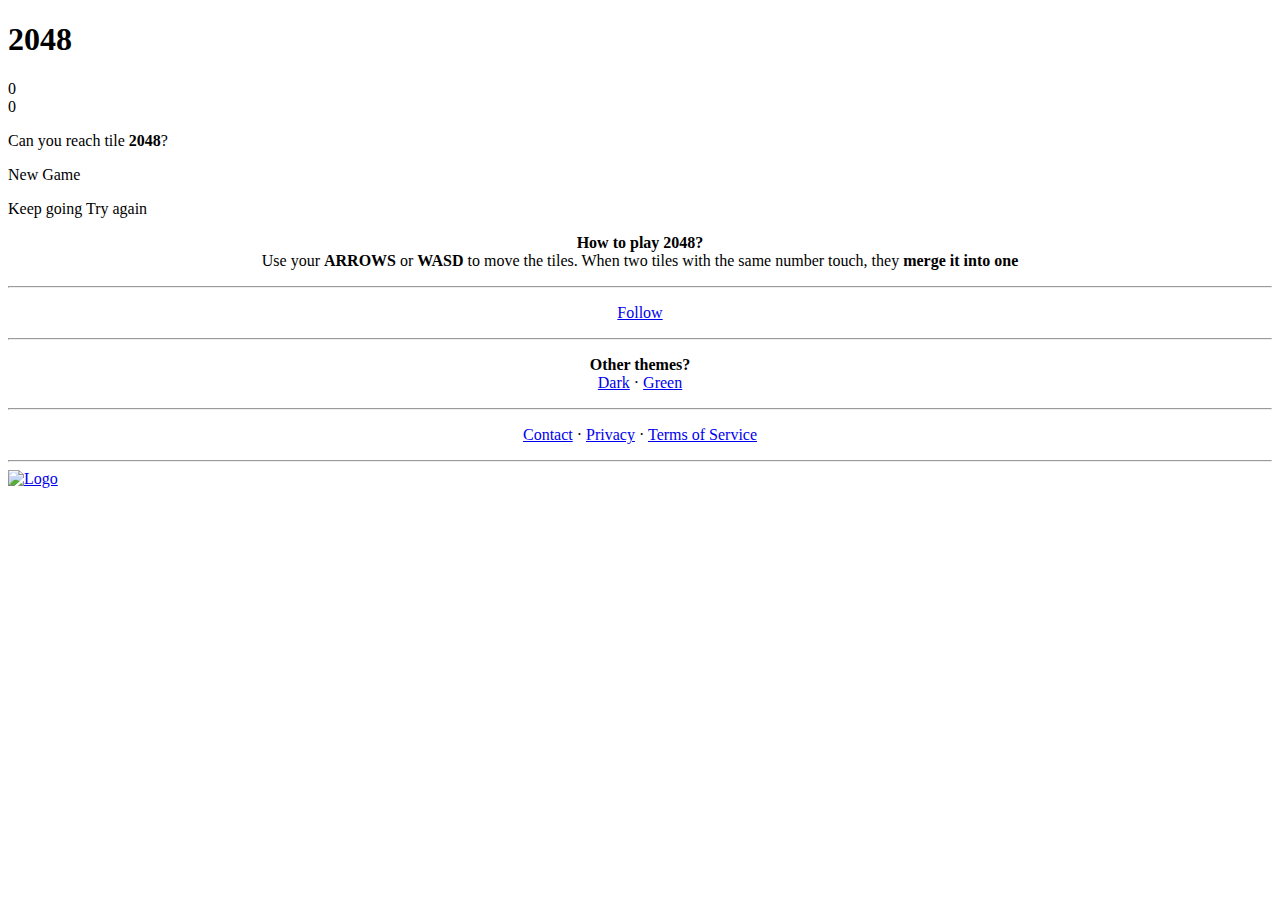
==== index.html @ 39cc433e "🌐 v2.0.0 - Renewed and new features" ====
<!DOCTYPE html>
<html lang="en">
<head>
  <META NAME="keywords" CONTENT="HTML, CSS, JavaScript, UFT-8">
  <META NAME="copyright" CONTENT="© 2021 by Philip">
  <META NAME="author" CONTENT="by Philip">
  <META charset="utf-8">
      
  <title>2048</title>
  <meta property="og:site_name" content="2048"> 
  <meta property="og:title" content="2048">
  <meta property="og:description" content="2048 is an tactical and fun puzzle game. It is played on a 4x4 grid you can slide slide the tiles with the same value that bump into one-another and merge. Even if you don't like numbers you will like this game.">
  <meta property="og:url" content="https://play2048.ml">
  <meta property="og:image" content="https://upload.wikimedia.org/wikipedia/commons/8/8a/2048_logo.png">
  <meta name="theme-color" content="#faf8ef">
  <meta name="robots" content="index">

  <link href="style/main.css" rel="stylesheet" type="text/css">
  <link rel="shortcut icon" href="favicon.ico">
  <link rel="apple-touch-icon" href="meta/apple-touch-icon.png">
  <link rel="apple-touch-startup-image" href="meta/apple-touch-startup-image-640x1096.png" media="(device-width: 320px) and (device-height: 568px) and (-webkit-device-pixel-ratio: 2)"> <!-- iPhone 5+ -->
  <link rel="apple-touch-startup-image" href="meta/apple-touch-startup-image-640x920.png"  media="(device-width: 320px) and (device-height: 480px) and (-webkit-device-pixel-ratio: 2)"> <!-- iPhone, retina -->
  <meta name="apple-mobile-web-app-capable" content="yes">
  <meta name="apple-mobile-web-app-status-bar-style" content="black">

  <meta name="HandheldFriendly" content="True">
  <meta name="MobileOptimized" content="320">
  <meta name="viewport" content="width=device-width, target-densitydpi=160dpi, initial-scale=1.0, maximum-scale=1, user-scalable=no, minimal-ui">
</head>
      
<body>
  <div class="container">
    <div class="heading">
      <h1 class="title">2048</h1>
      <div class="scores-container">
        <div class="score-container">0</div>
        <div class="best-container">0</div>
      </div>
    </div>

    <div class="above-game">
      <p class="game-intro">Can you reach tile <strong>2048</strong>?</p>
      <a class="restart-button">New Game</a>
    </div>

    <div class="game-container">
      <div class="game-message">
        <p></p>
        <div class="lower">
	        <a class="keep-playing-button">Keep going</a>
          <a class="retry-button">Try again</a>
        </div>
      </div>

      <div class="grid-container">
        <div class="grid-row">
          <div class="grid-cell"></div>
          <div class="grid-cell"></div>
          <div class="grid-cell"></div>
          <div class="grid-cell"></div>
        </div>
        <div class="grid-row">
          <div class="grid-cell"></div>
          <div class="grid-cell"></div>
          <div class="grid-cell"></div>
          <div class="grid-cell"></div>
        </div>
        <div class="grid-row">
          <div class="grid-cell"></div>
          <div class="grid-cell"></div>
          <div class="grid-cell"></div>
          <div class="grid-cell"></div>
        </div>
        <div class="grid-row">
          <div class="grid-cell"></div>
          <div class="grid-cell"></div>
          <div class="grid-cell"></div>
          <div class="grid-cell"></div>
        </div>
      </div>

      <div class="tile-container">

      </div>
    </div>

    <p style="text-align:center;" class="game-explanation">
        <strong class="important">How to play 2048?</strong><br>Use your <strong>ARROWS </strong> or <strong>WASD </strong> to move the tiles. When two tiles with the same number touch, they <strong>merge it into one</strong>
    </p>
    <hr>
    <p style="text-align:center;">
    <a href="https://twitter.com/_byPhilip?ref_src=twsrc%5Etfw" class="twitter-follow-button" data-size="large" data-show-screen-name="false" data-show-count="false" rel="noopener noreferrer" target="popup">Follow</a><script async src="https://platform.twitter.com/widgets.js" charset="utf-8"></script>
    </p>
    <hr>
    <p style="text-align:center;">
      <strong class="important">Other themes?</strong><br>
      <a href="/dark.html">Dark</a> · <a href="/green.html">Green</a>
    </p>
    <hr>
    <p style="text-align:center;">
    <a href="mailto:contact@byphilip.ga">Contact</a> · <a href="/privacy.html">Privacy</a> · <a href="/tos.html">Terms of Service</a>
    </p>
    <hr>
    <a href="https://bit.ly/2yZFs64" target="_blank">
    <img class="center" src="meta/logo.png" alt="Logo" style="float:center;width:100px;height:42,9px;"></a>

  <script src="js/bind_polyfill.js"></script>
  <script src="js/classlist_polyfill.js"></script>
  <script src="js/animframe_polyfill.js"></script>
  <script src="js/keyboard_input_manager.js"></script>
  <script src="js/html_actuator.js"></script>
  <script src="js/grid.js"></script>
  <script src="js/tile.js"></script>
  <script src="js/local_storage_manager.js"></script>
  <script src="js/game_manager.js"></script>
  <script src="js/application.js"></script>
</body>
</html>
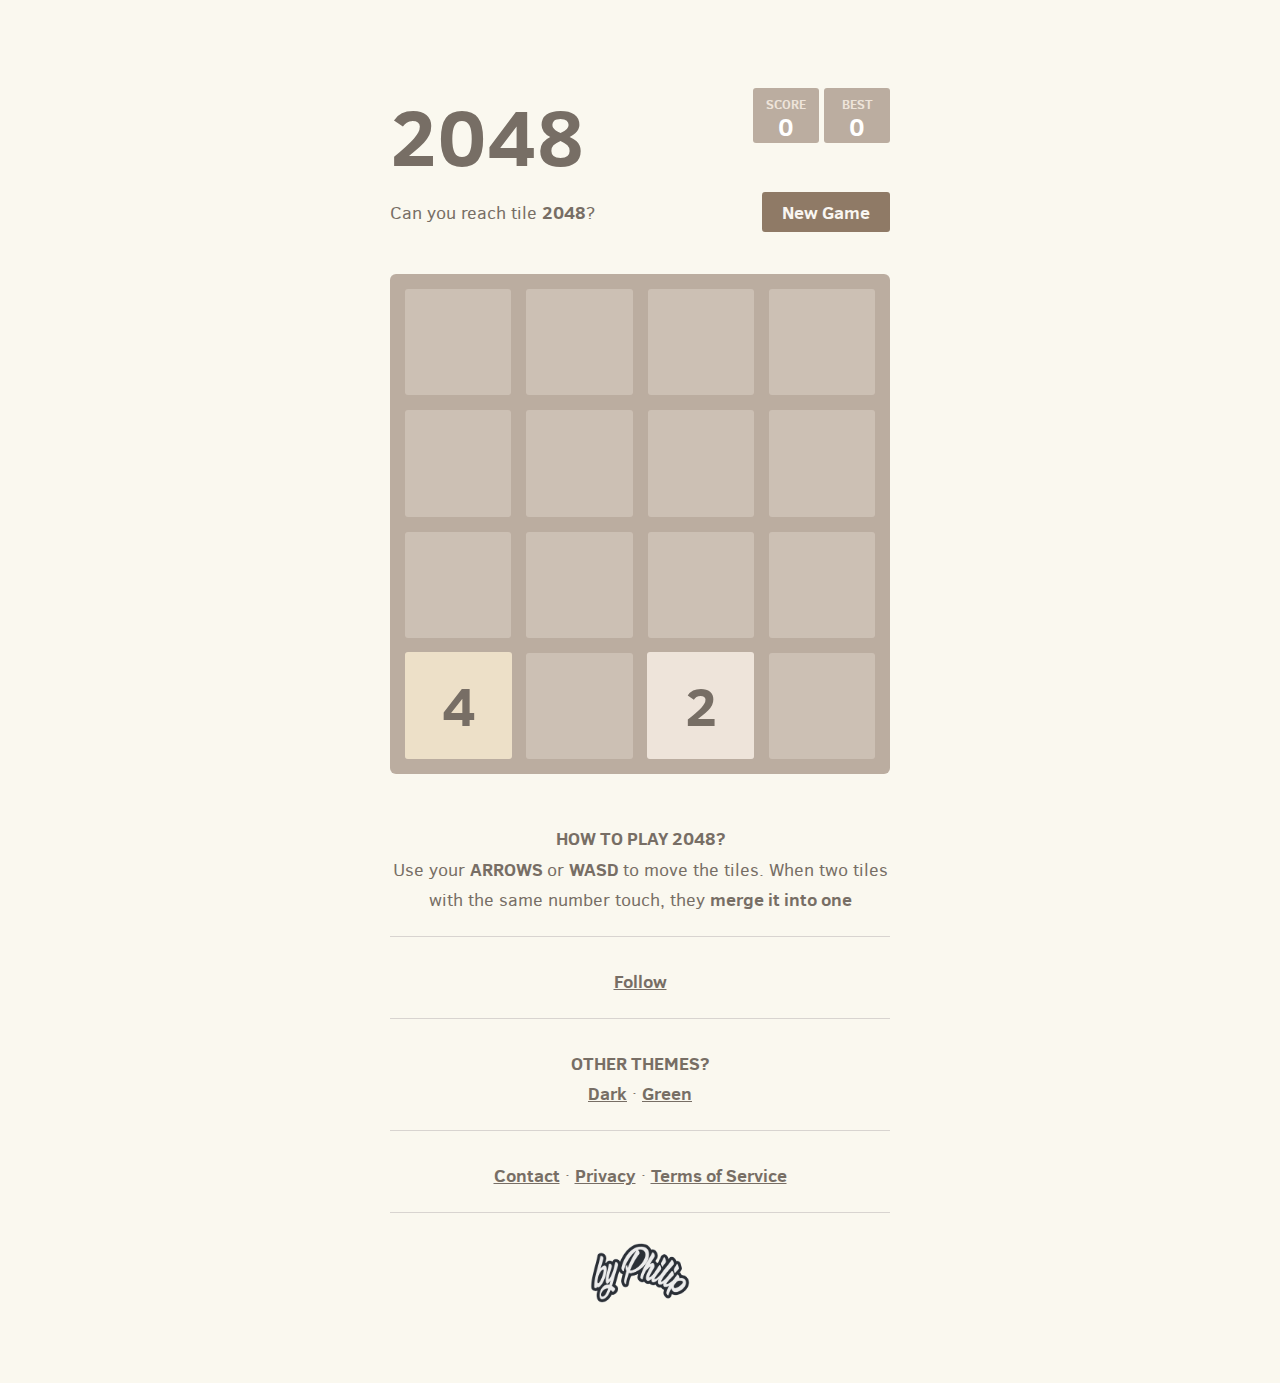
==== commit e9d2c022: "🌐 v2.0.1 - Renewed and new features" ====
--- a/index.html
+++ b/index.html
@@ -98,7 +98,7 @@
     </p>
     <hr>
     <p style="text-align:center;">
-    <a href="mailto:contact@byphilip.ga">Contact</a> · <a href="/privacy.html">Privacy</a> · <a href="/tos.html">Terms of Service</a>
+    <a href="mailto:contact@byphilip.ga">Contact</a> · <a href="/privacy">Privacy</a> · <a href="/tos.html">Terms of Service</a>
     </p>
     <hr>
     <a href="https://bit.ly/2yZFs64" target="_blank">
@@ -115,4 +115,4 @@
   <script src="js/game_manager.js"></script>
   <script src="js/application.js"></script>
 </body>
-</html>+</html>
--- a/style/main.css
+++ b/style/main.css
@@ -0,0 +1,765 @@
+@import url(fonts/clear-sans.css);
+html, body {
+  margin: 0;
+  padding: 0;
+  background: #faf8ef;
+  color: #776e65;
+  font-family: "Clear Sans", "Helvetica Neue", "Arial", sans-serif;
+  font-size: 18px; }
+
+body {
+  margin: 80px 0; }
+
+.heading:after {
+  content: "";
+  display: block;
+  clear: both; }
+
+.center {
+  display: block;
+  margin-left: auto;
+  margin-right: auto;
+  width: 50%;
+}
+
+h1.title {
+  font-size: 80px;
+  font-weight: bold;
+  margin: 0;
+  display: block;
+  float: left; }
+
+@-webkit-keyframes move-up {
+  0% {
+    top: 25px;
+    opacity: 1; }
+
+  100% {
+    top: -50px;
+    opacity: 0; } }
+@-moz-keyframes move-up {
+  0% {
+    top: 25px;
+    opacity: 1; }
+
+  100% {
+    top: -50px;
+    opacity: 0; } }
+@keyframes move-up {
+  0% {
+    top: 25px;
+    opacity: 1; }
+
+  100% {
+    top: -50px;
+    opacity: 0; } }
+.scores-container {
+  float: right;
+  text-align: right; }
+
+.score-container, .best-container {
+  position: relative;
+  display: inline-block;
+  background: #bbada0;
+  padding: 15px 25px;
+  font-size: 25px;
+  height: 25px;
+  line-height: 47px;
+  font-weight: bold;
+  border-radius: 3px;
+  color: white;
+  margin-top: 8px;
+  text-align: center; }
+  .score-container:after, .best-container:after {
+    position: absolute;
+    width: 100%;
+    top: 10px;
+    left: 0;
+    text-transform: uppercase;
+    font-size: 13px;
+    line-height: 13px;
+    text-align: center;
+    color: #eee4da; }
+  .score-container .score-addition, .best-container .score-addition {
+    position: absolute;
+    right: 30px;
+    color: red;
+    font-size: 25px;
+    line-height: 25px;
+    font-weight: bold;
+    color: rgba(119, 110, 101, 0.9);
+    z-index: 100;
+    -webkit-animation: move-up 600ms ease-in;
+    -moz-animation: move-up 600ms ease-in;
+    animation: move-up 600ms ease-in;
+    -webkit-animation-fill-mode: both;
+    -moz-animation-fill-mode: both;
+    animation-fill-mode: both; }
+
+.score-container:after {
+  content: "Score"; }
+
+.best-container:after {
+  content: "Best"; }
+
+p {
+  margin-top: 0;
+  margin-bottom: 10px;
+  line-height: 1.65; }
+
+a {
+  color: #776e65;
+  font-weight: bold;
+  text-decoration: underline;
+  cursor: pointer; }
+
+strong.important {
+  text-transform: uppercase; }
+
+hr {
+  border: none;
+  border-bottom: 1px solid #d8d4d0;
+  margin-top: 20px;
+  margin-bottom: 30px; }
+
+.container {
+  width: 500px;
+  margin: 0 auto; }
+
+@-webkit-keyframes fade-in {
+  0% {
+    opacity: 0; }
+
+  100% {
+    opacity: 1; } }
+@-moz-keyframes fade-in {
+  0% {
+    opacity: 0; }
+
+  100% {
+    opacity: 1; } }
+@keyframes fade-in {
+  0% {
+    opacity: 0; }
+
+  100% {
+    opacity: 1; } }
+.game-container {
+  margin-top: 40px;
+  position: relative;
+  padding: 15px;
+  cursor: default;
+  -webkit-touch-callout: none;
+  -ms-touch-callout: none;
+  -webkit-user-select: none;
+  -moz-user-select: none;
+  -ms-user-select: none;
+  -ms-touch-action: none;
+  touch-action: none;
+  background: #bbada0;
+  border-radius: 6px;
+  width: 500px;
+  height: 500px;
+  -webkit-box-sizing: border-box;
+  -moz-box-sizing: border-box;
+  box-sizing: border-box; }
+  .game-container .game-message {
+    display: none;
+    position: absolute;
+    top: 0;
+    right: 0;
+    bottom: 0;
+    left: 0;
+    background: rgba(238, 228, 218, 0.5);
+    z-index: 100;
+    text-align: center;
+    -webkit-animation: fade-in 800ms ease 1200ms;
+    -moz-animation: fade-in 800ms ease 1200ms;
+    animation: fade-in 800ms ease 1200ms;
+    -webkit-animation-fill-mode: both;
+    -moz-animation-fill-mode: both;
+    animation-fill-mode: both; }
+    .game-container .game-message p {
+      font-size: 60px;
+      font-weight: bold;
+      height: 60px;
+      line-height: 60px;
+      margin-top: 222px; }
+    .game-container .game-message .lower {
+      display: block;
+      margin-top: 59px; }
+    .game-container .game-message a {
+      display: inline-block;
+      background: #8f7a66;
+      border-radius: 3px;
+      padding: 0 20px;
+      text-decoration: none;
+      color: #f9f6f2;
+      height: 40px;
+      line-height: 42px;
+      margin-left: 9px; }
+      .game-container .game-message a.keep-playing-button {
+        display: none; }
+    .game-container .game-message.game-won {
+      background: rgba(237, 194, 46, 0.5);
+      color: #f9f6f2; }
+      .game-container .game-message.game-won a.keep-playing-button {
+        display: inline-block; }
+    .game-container .game-message.game-won, .game-container .game-message.game-over {
+      display: block; }
+
+.grid-container {
+  position: absolute;
+  z-index: 1; }
+
+.grid-row {
+  margin-bottom: 15px; }
+  .grid-row:last-child {
+    margin-bottom: 0; }
+  .grid-row:after {
+    content: "";
+    display: block;
+    clear: both; }
+
+.grid-cell {
+  width: 106.25px;
+  height: 106.25px;
+  margin-right: 15px;
+  float: left;
+  border-radius: 3px;
+  background: rgba(238, 228, 218, 0.35); }
+  .grid-cell:last-child {
+    margin-right: 0; }
+
+.tile-container {
+  position: absolute;
+  z-index: 2; }
+
+.tile, .tile .tile-inner {
+  width: 107px;
+  height: 107px;
+  line-height: 107px; }
+.tile.tile-position-1-1 {
+  -webkit-transform: translate(0px, 0px);
+  -moz-transform: translate(0px, 0px);
+  -ms-transform: translate(0px, 0px);
+  transform: translate(0px, 0px); }
+.tile.tile-position-1-2 {
+  -webkit-transform: translate(0px, 121px);
+  -moz-transform: translate(0px, 121px);
+  -ms-transform: translate(0px, 121px);
+  transform: translate(0px, 121px); }
+.tile.tile-position-1-3 {
+  -webkit-transform: translate(0px, 242px);
+  -moz-transform: translate(0px, 242px);
+  -ms-transform: translate(0px, 242px);
+  transform: translate(0px, 242px); }
+.tile.tile-position-1-4 {
+  -webkit-transform: translate(0px, 363px);
+  -moz-transform: translate(0px, 363px);
+  -ms-transform: translate(0px, 363px);
+  transform: translate(0px, 363px); }
+.tile.tile-position-2-1 {
+  -webkit-transform: translate(121px, 0px);
+  -moz-transform: translate(121px, 0px);
+  -ms-transform: translate(121px, 0px);
+  transform: translate(121px, 0px); }
+.tile.tile-position-2-2 {
+  -webkit-transform: translate(121px, 121px);
+  -moz-transform: translate(121px, 121px);
+  -ms-transform: translate(121px, 121px);
+  transform: translate(121px, 121px); }
+.tile.tile-position-2-3 {
+  -webkit-transform: translate(121px, 242px);
+  -moz-transform: translate(121px, 242px);
+  -ms-transform: translate(121px, 242px);
+  transform: translate(121px, 242px); }
+.tile.tile-position-2-4 {
+  -webkit-transform: translate(121px, 363px);
+  -moz-transform: translate(121px, 363px);
+  -ms-transform: translate(121px, 363px);
+  transform: translate(121px, 363px); }
+.tile.tile-position-3-1 {
+  -webkit-transform: translate(242px, 0px);
+  -moz-transform: translate(242px, 0px);
+  -ms-transform: translate(242px, 0px);
+  transform: translate(242px, 0px); }
+.tile.tile-position-3-2 {
+  -webkit-transform: translate(242px, 121px);
+  -moz-transform: translate(242px, 121px);
+  -ms-transform: translate(242px, 121px);
+  transform: translate(242px, 121px); }
+.tile.tile-position-3-3 {
+  -webkit-transform: translate(242px, 242px);
+  -moz-transform: translate(242px, 242px);
+  -ms-transform: translate(242px, 242px);
+  transform: translate(242px, 242px); }
+.tile.tile-position-3-4 {
+  -webkit-transform: translate(242px, 363px);
+  -moz-transform: translate(242px, 363px);
+  -ms-transform: translate(242px, 363px);
+  transform: translate(242px, 363px); }
+.tile.tile-position-4-1 {
+  -webkit-transform: translate(363px, 0px);
+  -moz-transform: translate(363px, 0px);
+  -ms-transform: translate(363px, 0px);
+  transform: translate(363px, 0px); }
+.tile.tile-position-4-2 {
+  -webkit-transform: translate(363px, 121px);
+  -moz-transform: translate(363px, 121px);
+  -ms-transform: translate(363px, 121px);
+  transform: translate(363px, 121px); }
+.tile.tile-position-4-3 {
+  -webkit-transform: translate(363px, 242px);
+  -moz-transform: translate(363px, 242px);
+  -ms-transform: translate(363px, 242px);
+  transform: translate(363px, 242px); }
+.tile.tile-position-4-4 {
+  -webkit-transform: translate(363px, 363px);
+  -moz-transform: translate(363px, 363px);
+  -ms-transform: translate(363px, 363px);
+  transform: translate(363px, 363px); }
+
+.tile {
+  position: absolute;
+  -webkit-transition: 100ms ease-in-out;
+  -moz-transition: 100ms ease-in-out;
+  transition: 100ms ease-in-out;
+  -webkit-transition-property: -webkit-transform;
+  -moz-transition-property: -moz-transform;
+  transition-property: transform; }
+  .tile .tile-inner {
+    border-radius: 3px;
+    background: #eee4da;
+    text-align: center;
+    font-weight: bold;
+    z-index: 10;
+    font-size: 55px; }
+  .tile.tile-2 .tile-inner {
+    background: #eee4da;
+    box-shadow: 0 0 30px 10px rgba(243, 215, 116, 0), inset 0 0 0 1px rgba(255, 255, 255, 0); }
+  .tile.tile-4 .tile-inner {
+    background: #ede0c8;
+    box-shadow: 0 0 30px 10px rgba(243, 215, 116, 0), inset 0 0 0 1px rgba(255, 255, 255, 0); }
+  .tile.tile-8 .tile-inner {
+    color: #f9f6f2;
+    background: #f2b179; }
+  .tile.tile-16 .tile-inner {
+    color: #f9f6f2;
+    background: #f59563; }
+  .tile.tile-32 .tile-inner {
+    color: #f9f6f2;
+    background: #f67c5f; }
+  .tile.tile-64 .tile-inner {
+    color: #f9f6f2;
+    background: #f65e3b; }
+  .tile.tile-128 .tile-inner {
+    color: #f9f6f2;
+    background: #edcf72;
+    box-shadow: 0 0 30px 10px rgba(243, 215, 116, 0.2381), inset 0 0 0 1px rgba(255, 255, 255, 0.14286);
+    font-size: 45px; }
+    @media screen and (max-width: 520px) {
+      .tile.tile-128 .tile-inner {
+        font-size: 25px; } }
+  .tile.tile-256 .tile-inner {
+    color: #f9f6f2;
+    background: #edcc61;
+    box-shadow: 0 0 30px 10px rgba(243, 215, 116, 0.31746), inset 0 0 0 1px rgba(255, 255, 255, 0.19048);
+    font-size: 45px; }
+    @media screen and (max-width: 520px) {
+      .tile.tile-256 .tile-inner {
+        font-size: 25px; } }
+  .tile.tile-512 .tile-inner {
+    color: #f9f6f2;
+    background: #edc850;
+    box-shadow: 0 0 30px 10px rgba(243, 215, 116, 0.39683), inset 0 0 0 1px rgba(255, 255, 255, 0.2381);
+    font-size: 45px; }
+    @media screen and (max-width: 520px) {
+      .tile.tile-512 .tile-inner {
+        font-size: 25px; } }
+  .tile.tile-1024 .tile-inner {
+    color: #f9f6f2;
+    background: #edc53f;
+    box-shadow: 0 0 30px 10px rgba(243, 215, 116, 0.47619), inset 0 0 0 1px rgba(255, 255, 255, 0.28571);
+    font-size: 35px; }
+    @media screen and (max-width: 520px) {
+      .tile.tile-1024 .tile-inner {
+        font-size: 15px; } }
+  .tile.tile-2048 .tile-inner {
+    color: #f9f6f2;
+    background: #edc22e;
+    box-shadow: 0 0 30px 10px rgba(243, 215, 116, 0.55556), inset 0 0 0 1px rgba(255, 255, 255, 0.33333);
+    font-size: 35px; }
+    @media screen and (max-width: 520px) {
+      .tile.tile-2048 .tile-inner {
+        font-size: 15px; } }
+  .tile.tile-super .tile-inner {
+    color: #f9f6f2;
+    background: #3c3a32;
+    font-size: 30px; }
+    @media screen and (max-width: 520px) {
+      .tile.tile-super .tile-inner {
+        font-size: 10px; } }
+
+@-webkit-keyframes appear {
+  0% {
+    opacity: 0;
+    -webkit-transform: scale(0);
+    -moz-transform: scale(0);
+    -ms-transform: scale(0);
+    transform: scale(0); }
+
+  100% {
+    opacity: 1;
+    -webkit-transform: scale(1);
+    -moz-transform: scale(1);
+    -ms-transform: scale(1);
+    transform: scale(1); } }
+@-moz-keyframes appear {
+  0% {
+    opacity: 0;
+    -webkit-transform: scale(0);
+    -moz-transform: scale(0);
+    -ms-transform: scale(0);
+    transform: scale(0); }
+
+  100% {
+    opacity: 1;
+    -webkit-transform: scale(1);
+    -moz-transform: scale(1);
+    -ms-transform: scale(1);
+    transform: scale(1); } }
+@keyframes appear {
+  0% {
+    opacity: 0;
+    -webkit-transform: scale(0);
+    -moz-transform: scale(0);
+    -ms-transform: scale(0);
+    transform: scale(0); }
+
+  100% {
+    opacity: 1;
+    -webkit-transform: scale(1);
+    -moz-transform: scale(1);
+    -ms-transform: scale(1);
+    transform: scale(1); } }
+.tile-new .tile-inner {
+  -webkit-animation: appear 200ms ease 100ms;
+  -moz-animation: appear 200ms ease 100ms;
+  animation: appear 200ms ease 100ms;
+  -webkit-animation-fill-mode: backwards;
+  -moz-animation-fill-mode: backwards;
+  animation-fill-mode: backwards; }
+
+@-webkit-keyframes pop {
+  0% {
+    -webkit-transform: scale(0);
+    -moz-transform: scale(0);
+    -ms-transform: scale(0);
+    transform: scale(0); }
+
+  50% {
+    -webkit-transform: scale(1.2);
+    -moz-transform: scale(1.2);
+    -ms-transform: scale(1.2);
+    transform: scale(1.2); }
+
+  100% {
+    -webkit-transform: scale(1);
+    -moz-transform: scale(1);
+    -ms-transform: scale(1);
+    transform: scale(1); } }
+@-moz-keyframes pop {
+  0% {
+    -webkit-transform: scale(0);
+    -moz-transform: scale(0);
+    -ms-transform: scale(0);
+    transform: scale(0); }
+
+  50% {
+    -webkit-transform: scale(1.2);
+    -moz-transform: scale(1.2);
+    -ms-transform: scale(1.2);
+    transform: scale(1.2); }
+
+  100% {
+    -webkit-transform: scale(1);
+    -moz-transform: scale(1);
+    -ms-transform: scale(1);
+    transform: scale(1); } }
+@keyframes pop {
+  0% {
+    -webkit-transform: scale(0);
+    -moz-transform: scale(0);
+    -ms-transform: scale(0);
+    transform: scale(0); }
+
+  50% {
+    -webkit-transform: scale(1.2);
+    -moz-transform: scale(1.2);
+    -ms-transform: scale(1.2);
+    transform: scale(1.2); }
+
+  100% {
+    -webkit-transform: scale(1);
+    -moz-transform: scale(1);
+    -ms-transform: scale(1);
+    transform: scale(1); } }
+.tile-merged .tile-inner {
+  z-index: 20;
+  -webkit-animation: pop 200ms ease 100ms;
+  -moz-animation: pop 200ms ease 100ms;
+  animation: pop 200ms ease 100ms;
+  -webkit-animation-fill-mode: backwards;
+  -moz-animation-fill-mode: backwards;
+  animation-fill-mode: backwards; }
+
+.above-game:after {
+  content: "";
+  display: block;
+  clear: both; }
+
+.game-intro {
+  float: left;
+  line-height: 42px;
+  margin-bottom: 0; }
+
+.restart-button {
+  display: inline-block;
+  background: #8f7a66;
+  border-radius: 3px;
+  padding: 0 20px;
+  text-decoration: none;
+  color: #f9f6f2;
+  height: 40px;
+  line-height: 42px;
+  display: block;
+  text-align: center;
+  float: right; }
+
+.game-explanation {
+  margin-top: 50px; }
+
+@media screen and (max-width: 520px) {
+  html, body {
+    font-size: 15px; }
+
+  body {
+    margin: 20px 0;
+    padding: 0 20px; }
+
+  h1.title {
+    font-size: 27px;
+    margin-top: 15px; }
+
+  .container {
+    width: 280px;
+    margin: 0 auto; }
+
+  .score-container, .best-container {
+    margin-top: 0;
+    padding: 15px 10px;
+    min-width: 40px; }
+
+  .heading {
+    margin-bottom: 10px; }
+
+  .game-intro {
+    width: 55%;
+    display: block;
+    box-sizing: border-box;
+    line-height: 1.65; }
+
+  .restart-button {
+    width: 42%;
+    padding: 0;
+    display: block;
+    box-sizing: border-box;
+    margin-top: 2px; }
+
+  .game-container {
+    margin-top: 17px;
+    position: relative;
+    padding: 10px;
+    cursor: default;
+    -webkit-touch-callout: none;
+    -ms-touch-callout: none;
+    -webkit-user-select: none;
+    -moz-user-select: none;
+    -ms-user-select: none;
+    -ms-touch-action: none;
+    touch-action: none;
+    background: #bbada0;
+    border-radius: 6px;
+    width: 280px;
+    height: 280px;
+    -webkit-box-sizing: border-box;
+    -moz-box-sizing: border-box;
+    box-sizing: border-box; }
+    .game-container .game-message {
+      display: none;
+      position: absolute;
+      top: 0;
+      right: 0;
+      bottom: 0;
+      left: 0;
+      background: rgba(238, 228, 218, 0.5);
+      z-index: 100;
+      text-align: center;
+      -webkit-animation: fade-in 800ms ease 1200ms;
+      -moz-animation: fade-in 800ms ease 1200ms;
+      animation: fade-in 800ms ease 1200ms;
+      -webkit-animation-fill-mode: both;
+      -moz-animation-fill-mode: both;
+      animation-fill-mode: both; }
+      .game-container .game-message p {
+        font-size: 60px;
+        font-weight: bold;
+        height: 60px;
+        line-height: 60px;
+        margin-top: 222px; }
+      .game-container .game-message .lower {
+        display: block;
+        margin-top: 59px; }
+      .game-container .game-message a {
+        display: inline-block;
+        background: #8f7a66;
+        border-radius: 3px;
+        padding: 0 20px;
+        text-decoration: none;
+        color: #f9f6f2;
+        height: 40px;
+        line-height: 42px;
+        margin-left: 9px; }
+        .game-container .game-message a.keep-playing-button {
+          display: none; }
+      .game-container .game-message.game-won {
+        background: rgba(237, 194, 46, 0.5);
+        color: #f9f6f2; }
+        .game-container .game-message.game-won a.keep-playing-button {
+          display: inline-block; }
+      .game-container .game-message.game-won, .game-container .game-message.game-over {
+        display: block; }
+
+  .grid-container {
+    position: absolute;
+    z-index: 1; }
+
+  .grid-row {
+    margin-bottom: 10px; }
+    .grid-row:last-child {
+      margin-bottom: 0; }
+    .grid-row:after {
+      content: "";
+      display: block;
+      clear: both; }
+
+  .grid-cell {
+    width: 57.5px;
+    height: 57.5px;
+    margin-right: 10px;
+    float: left;
+    border-radius: 3px;
+    background: rgba(238, 228, 218, 0.35); }
+    .grid-cell:last-child {
+      margin-right: 0; }
+
+  .tile-container {
+    position: absolute;
+    z-index: 2; }
+
+  .tile, .tile .tile-inner {
+    width: 58px;
+    height: 58px;
+    line-height: 58px; }
+  .tile.tile-position-1-1 {
+    -webkit-transform: translate(0px, 0px);
+    -moz-transform: translate(0px, 0px);
+    -ms-transform: translate(0px, 0px);
+    transform: translate(0px, 0px); }
+  .tile.tile-position-1-2 {
+    -webkit-transform: translate(0px, 67px);
+    -moz-transform: translate(0px, 67px);
+    -ms-transform: translate(0px, 67px);
+    transform: translate(0px, 67px); }
+  .tile.tile-position-1-3 {
+    -webkit-transform: translate(0px, 135px);
+    -moz-transform: translate(0px, 135px);
+    -ms-transform: translate(0px, 135px);
+    transform: translate(0px, 135px); }
+  .tile.tile-position-1-4 {
+    -webkit-transform: translate(0px, 202px);
+    -moz-transform: translate(0px, 202px);
+    -ms-transform: translate(0px, 202px);
+    transform: translate(0px, 202px); }
+  .tile.tile-position-2-1 {
+    -webkit-transform: translate(67px, 0px);
+    -moz-transform: translate(67px, 0px);
+    -ms-transform: translate(67px, 0px);
+    transform: translate(67px, 0px); }
+  .tile.tile-position-2-2 {
+    -webkit-transform: translate(67px, 67px);
+    -moz-transform: translate(67px, 67px);
+    -ms-transform: translate(67px, 67px);
+    transform: translate(67px, 67px); }
+  .tile.tile-position-2-3 {
+    -webkit-transform: translate(67px, 135px);
+    -moz-transform: translate(67px, 135px);
+    -ms-transform: translate(67px, 135px);
+    transform: translate(67px, 135px); }
+  .tile.tile-position-2-4 {
+    -webkit-transform: translate(67px, 202px);
+    -moz-transform: translate(67px, 202px);
+    -ms-transform: translate(67px, 202px);
+    transform: translate(67px, 202px); }
+  .tile.tile-position-3-1 {
+    -webkit-transform: translate(135px, 0px);
+    -moz-transform: translate(135px, 0px);
+    -ms-transform: translate(135px, 0px);
+    transform: translate(135px, 0px); }
+  .tile.tile-position-3-2 {
+    -webkit-transform: translate(135px, 67px);
+    -moz-transform: translate(135px, 67px);
+    -ms-transform: translate(135px, 67px);
+    transform: translate(135px, 67px); }
+  .tile.tile-position-3-3 {
+    -webkit-transform: translate(135px, 135px);
+    -moz-transform: translate(135px, 135px);
+    -ms-transform: translate(135px, 135px);
+    transform: translate(135px, 135px); }
+  .tile.tile-position-3-4 {
+    -webkit-transform: translate(135px, 202px);
+    -moz-transform: translate(135px, 202px);
+    -ms-transform: translate(135px, 202px);
+    transform: translate(135px, 202px); }
+  .tile.tile-position-4-1 {
+    -webkit-transform: translate(202px, 0px);
+    -moz-transform: translate(202px, 0px);
+    -ms-transform: translate(202px, 0px);
+    transform: translate(202px, 0px); }
+  .tile.tile-position-4-2 {
+    -webkit-transform: translate(202px, 67px);
+    -moz-transform: translate(202px, 67px);
+    -ms-transform: translate(202px, 67px);
+    transform: translate(202px, 67px); }
+  .tile.tile-position-4-3 {
+    -webkit-transform: translate(202px, 135px);
+    -moz-transform: translate(202px, 135px);
+    -ms-transform: translate(202px, 135px);
+    transform: translate(202px, 135px); }
+  .tile.tile-position-4-4 {
+    -webkit-transform: translate(202px, 202px);
+    -moz-transform: translate(202px, 202px);
+    -ms-transform: translate(202px, 202px);
+    transform: translate(202px, 202px); }
+
+  .tile .tile-inner {
+    font-size: 35px; }
+
+  .game-message p {
+    font-size: 30px !important;
+    height: 30px !important;
+    line-height: 30px !important;
+    margin-top: 90px !important; }
+  .game-message .lower {
+    margin-top: 30px !important; } }
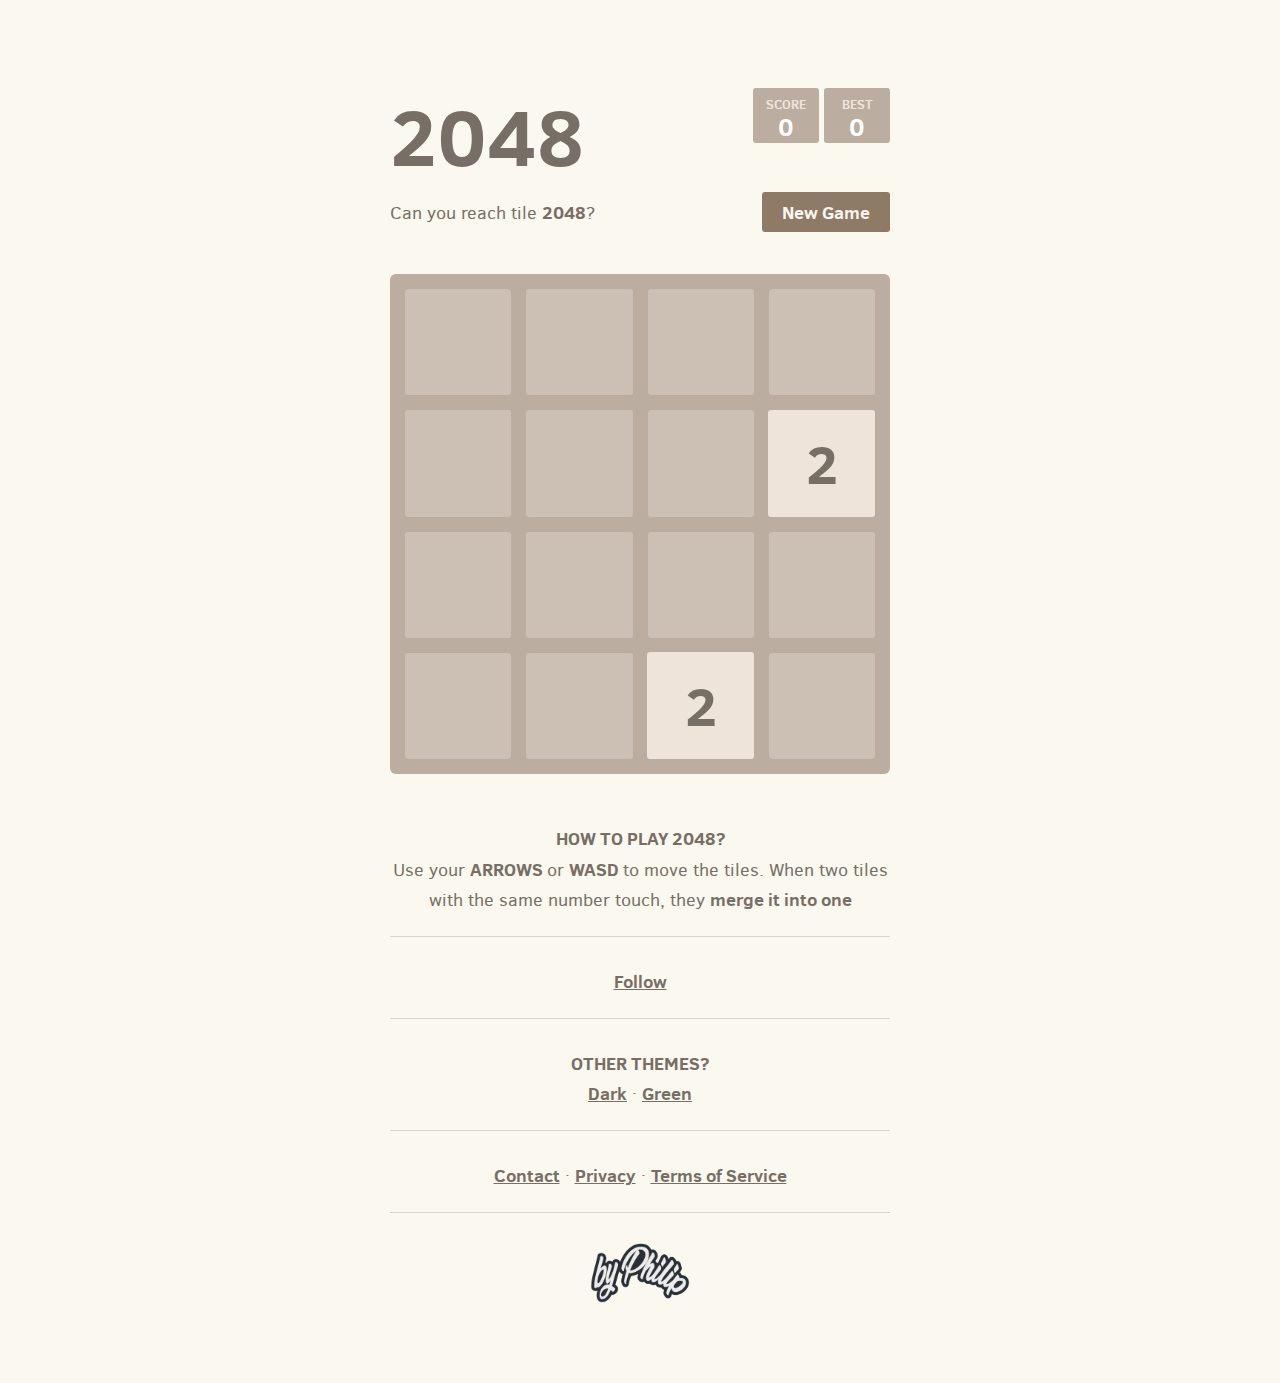
==== commit c193a338: "🌐 v2.0.2 - Renewed and new features" ====
--- a/index.html
+++ b/index.html
@@ -94,11 +94,11 @@
     <hr>
     <p style="text-align:center;">
       <strong class="important">Other themes?</strong><br>
-      <a href="/dark.html">Dark</a> · <a href="/green.html">Green</a>
+      <a href="/dark">Dark</a> · <a href="/green">Green</a>
     </p>
     <hr>
     <p style="text-align:center;">
-    <a href="mailto:contact@byphilip.ga">Contact</a> · <a href="/privacy">Privacy</a> · <a href="/tos.html">Terms of Service</a>
+    <a href="mailto:contact@byphilip.ga">Contact</a> · <a href="/privacy">Privacy</a> · <a href="/tos">Terms of Service</a>
     </p>
     <hr>
     <a href="https://bit.ly/2yZFs64" target="_blank">
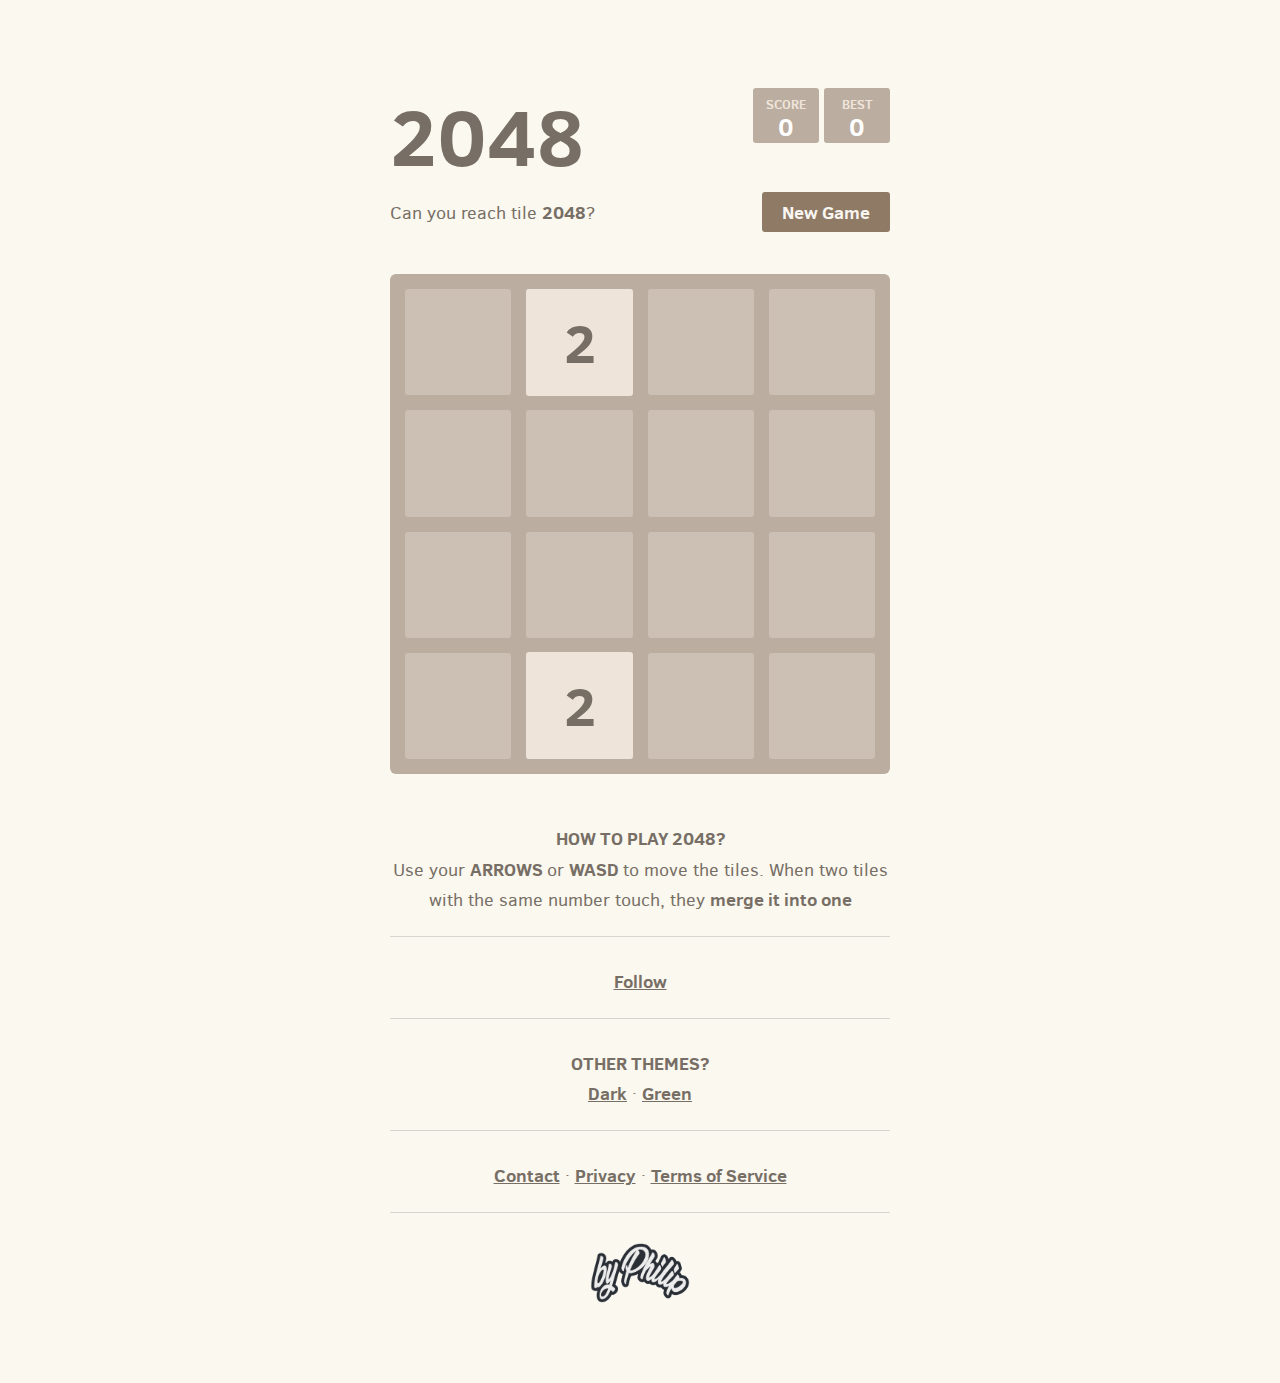
==== commit 486c33d5: "🌐 v2.0.3 - Renewed and new features" ====
--- a/index.html
+++ b/index.html
@@ -1,6 +1,8 @@
 <!DOCTYPE html>
 <html lang="en">
 <head>
+  <script async src="https://pagead2.googlesyndication.com/pagead/js/adsbygoogle.js?client=ca-pub-1931526699740523" crossorigin="anonymous"></script>
+	
   <META NAME="keywords" CONTENT="HTML, CSS, JavaScript, UFT-8">
   <META NAME="copyright" CONTENT="© 2021 by Philip">
   <META NAME="author" CONTENT="by Philip">
